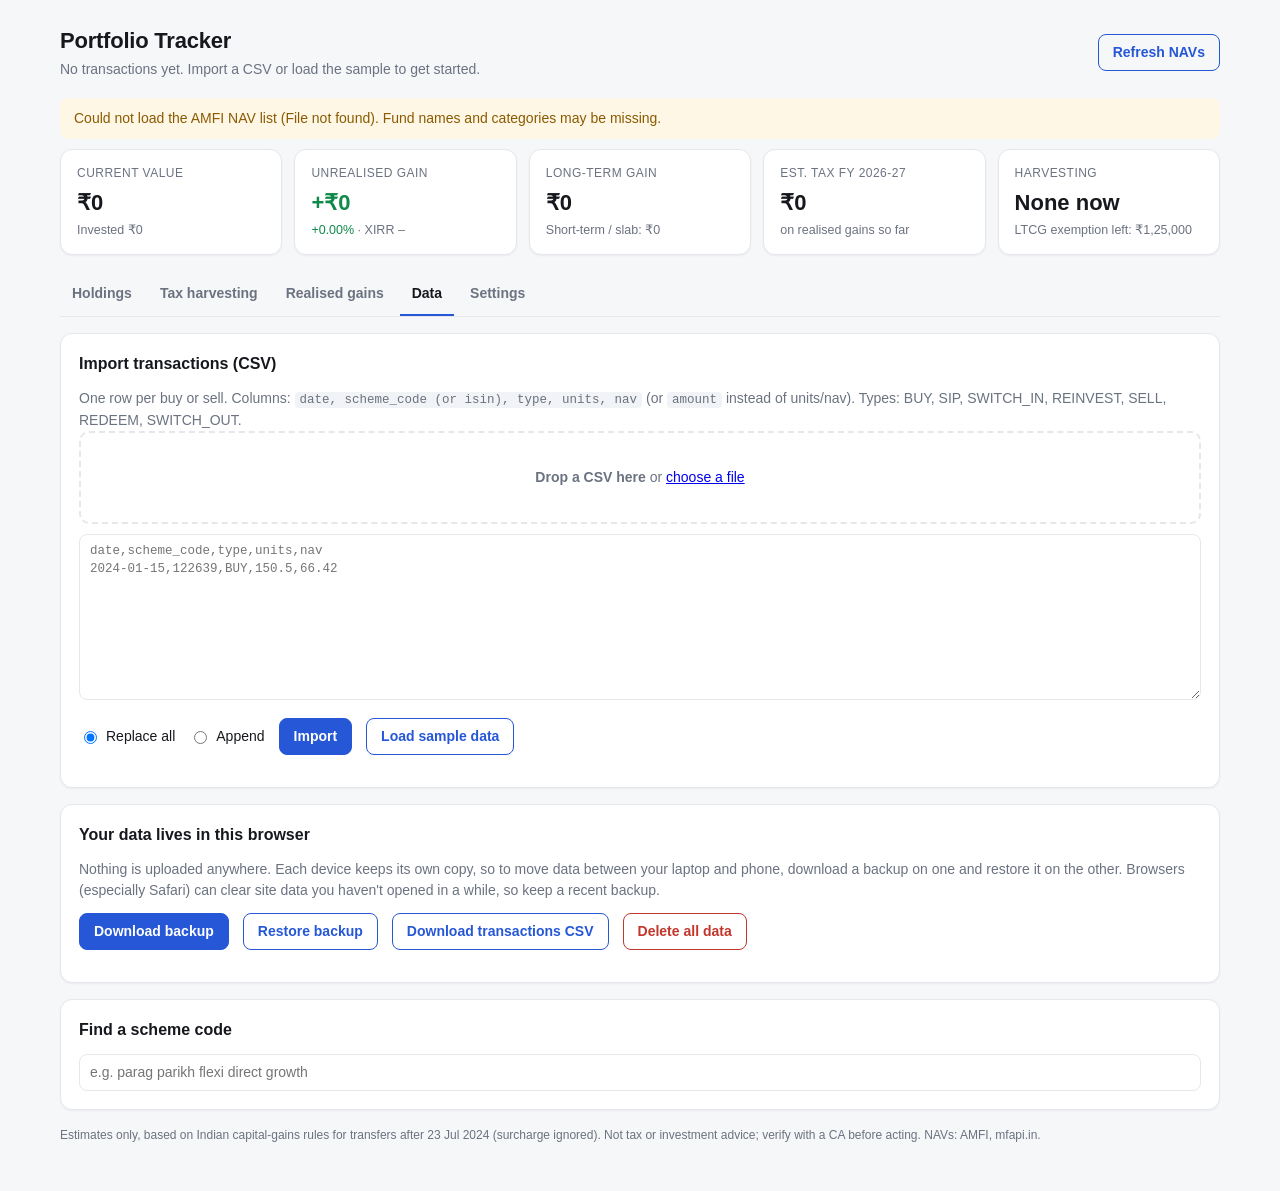
==== site/index.html @ be313348 "Portfolio tracker as a static GitHub Pages site Mutual-fund holdings with live NAVs and Indian tax-h" ====
<!doctype html>
<html lang="en">
<head>
  <meta charset="utf-8">
  <meta name="viewport" content="width=device-width, initial-scale=1">
  <meta name="theme-color" content="#2557d6">
  <meta name="apple-mobile-web-app-capable" content="yes">
  <title>Portfolio Tracker</title>
  <link rel="stylesheet" href="style.css">
</head>
<body>
  <header class="top">
    <div>
      <h1>Portfolio Tracker</h1>
      <p class="muted" id="asof">Loading…</p>
    </div>
    <div class="top-actions">
      <button id="refresh" class="ghost">Refresh NAVs</button>
    </div>
  </header>

  <div id="warnings"></div>

  <section class="cards" id="cards"></section>

  <nav class="tabs" role="tablist">
    <button data-tab="holdings" class="active">Holdings</button>
    <button data-tab="harvest">Tax harvesting</button>
    <button data-tab="realized">Realised gains</button>
    <button data-tab="import">Data</button>
    <button data-tab="settings">Settings</button>
  </nav>

  <main>
    <section id="tab-holdings" class="tab active"></section>
    <section id="tab-harvest" class="tab"></section>
    <section id="tab-realized" class="tab"></section>
    <section id="tab-import" class="tab">
      <div class="panel">
        <h2>Import transactions (CSV)</h2>
        <p class="muted">One row per buy or sell. Columns: <code>date, scheme_code (or isin), type, units, nav</code>
          (or <code>amount</code> instead of units/nav). Types: BUY, SIP, SWITCH_IN, REINVEST, SELL, REDEEM, SWITCH_OUT.</p>
        <div class="drop" id="drop">
          <input type="file" id="file" accept=".csv,text/csv,.json,application/json" hidden>
          <p><strong>Drop a CSV here</strong> or <a href="#" id="pick">choose a file</a></p>
        </div>
        <textarea id="csv" rows="8" placeholder="date,scheme_code,type,units,nav
2024-01-15,122639,BUY,150.5,66.42"></textarea>
        <div class="row">
          <label><input type="radio" name="mode" value="replace" checked> Replace all</label>
          <label><input type="radio" name="mode" value="append"> Append</label>
          <button id="import-btn">Import</button>
          <button id="sample-btn" class="ghost">Load sample data</button>
        </div>
        <p id="import-msg"></p>
      </div>
      <div class="panel">
        <h2>Your data lives in this browser</h2>
        <p class="muted">Nothing is uploaded anywhere. Each device keeps its own copy, so to move data between
          your laptop and phone, download a backup on one and restore it on the other. Browsers (especially Safari)
          can clear site data you haven't opened in a while, so keep a recent backup.</p>
        <div class="row">
          <button id="backup-btn">Download backup</button>
          <button id="restore-btn" class="ghost">Restore backup</button>
          <button id="csv-btn" class="ghost">Download transactions CSV</button>
          <button id="clear-btn" class="ghost danger">Delete all data</button>
          <input type="file" id="restore-file" accept=".json,application/json" hidden>
        </div>
        <p id="data-msg"></p>
      </div>
      <div class="panel">
        <h2>Find a scheme code</h2>
        <input id="search" placeholder="e.g. parag parikh flexi direct growth">
        <div class="table-wrap"><table class="compact"><tbody id="search-results"></tbody></table></div>
      </div>
    </section>
    <section id="tab-settings" class="tab"></section>
  </main>

  <footer class="muted">Estimates only, based on Indian capital-gains rules for transfers after 23 Jul 2024
    (surcharge ignored). Not tax or investment advice; verify with a CA before acting. NAVs: AMFI, mfapi.in.</footer>

  <script type="module" src="app.js"></script>
</body>
</html>
---- site/style.css ----
:root {
  --bg: #f6f7f9; --panel: #ffffff; --text: #16181d; --muted: #6b7280; --border: #e5e7eb;
  --accent: #2557d6; --accent-soft: #e8eefc; --pos: #0f8a4a; --neg: #c2362b;
  --warn-bg: #fff7e6; --warn: #8a5a00; --chip: #f1f3f6;
  --shadow: 0 1px 2px rgba(16, 24, 40, .05);
}
@media (prefers-color-scheme: dark) {
  :root {
    --bg: #0f1115; --panel: #171a21; --text: #e7e9ee; --muted: #9aa1ad; --border: #272b35;
    --accent: #7aa2ff; --accent-soft: #1d2740; --pos: #3ccf86; --neg: #ff7468;
    --warn-bg: #2a2210; --warn: #f2c56b; --chip: #222631; --shadow: none;
  }
}
* { box-sizing: border-box; }
body {
  margin: 0 auto; max-width: 1200px; padding: 24px 20px 48px; background: var(--bg); color: var(--text);
  font: 14px/1.5 -apple-system, BlinkMacSystemFont, "Segoe UI", Inter, Roboto, sans-serif;
}
h1 { font-size: 22px; margin: 0; letter-spacing: -.01em; }
h2 { font-size: 16px; margin: 0 0 12px; }
h3 { font-size: 14px; margin: 18px 0 8px; }
code { background: var(--chip); padding: 1px 5px; border-radius: 4px; font-size: 12.5px; }
.muted { color: var(--muted); margin: 2px 0 0; }
.pos { color: var(--pos); } .neg { color: var(--neg); }
.num { text-align: right; font-variant-numeric: tabular-nums; white-space: nowrap; }

.top { display: flex; justify-content: space-between; align-items: center; gap: 12px; margin-bottom: 18px; }
button, .button {
  font: inherit; font-weight: 600; border: 1px solid var(--accent); background: var(--accent); color: #fff;
  padding: 7px 14px; border-radius: 8px; cursor: pointer; text-decoration: none; display: inline-block;
}
button.ghost, .button.ghost { background: transparent; color: var(--accent); }
button.danger { color: var(--neg); border-color: var(--neg); }
.show-sm { display: none; }
button:disabled { opacity: .5; cursor: default; }
input, textarea, select {
  font: inherit; color: var(--text); background: var(--panel); border: 1px solid var(--border);
  border-radius: 8px; padding: 7px 10px; width: 100%;
}
textarea { font-family: ui-monospace, Menlo, monospace; font-size: 12.5px; margin-top: 10px; }

.warn { background: var(--warn-bg); color: var(--warn); padding: 10px 14px; border-radius: 8px; margin-bottom: 10px; }

.cards { display: grid; grid-template-columns: repeat(auto-fit, minmax(170px, 1fr)); gap: 12px; margin-bottom: 18px; }
.card { background: var(--panel); border: 1px solid var(--border); border-radius: 12px; padding: 14px 16px; box-shadow: var(--shadow); }
.card .label { color: var(--muted); font-size: 12px; text-transform: uppercase; letter-spacing: .04em; }
.card .value { font-size: 22px; font-weight: 650; margin-top: 4px; font-variant-numeric: tabular-nums; }
.card .sub { font-size: 12.5px; margin-top: 2px; }

.tabs { display: flex; gap: 4px; border-bottom: 1px solid var(--border); margin-bottom: 16px; overflow-x: auto; }
.tabs button {
  background: none; border: none; color: var(--muted); border-bottom: 2px solid transparent;
  border-radius: 0; padding: 10px 12px; white-space: nowrap;
}
.tabs button.active { color: var(--text); border-bottom-color: var(--accent); }
.tab { display: none; } .tab.active { display: block; }

.panel { background: var(--panel); border: 1px solid var(--border); border-radius: 12px; padding: 18px; margin-bottom: 16px; box-shadow: var(--shadow); }
.table-wrap { overflow-x: auto; }
table { width: 100%; border-collapse: collapse; }
th { text-align: left; font-size: 12px; color: var(--muted); font-weight: 600; padding: 8px 10px; border-bottom: 1px solid var(--border); white-space: nowrap; }
td { padding: 9px 10px; border-bottom: 1px solid var(--border); vertical-align: top; }
tr:last-child td { border-bottom: none; }
tr.fund { cursor: pointer; }
tr.fund:hover td { background: var(--accent-soft); }
tr.lots td { background: var(--bg); padding: 4px 10px 12px 28px; }
table.compact td, table.compact th { padding: 5px 8px; font-size: 13px; }
.fund-name { font-weight: 600; max-width: 340px; }
.chip { display: inline-block; font-size: 11.5px; padding: 1px 8px; border-radius: 999px; background: var(--chip); color: var(--muted); margin-right: 4px; white-space: nowrap; }
.chip.equity { background: #e5f4ec; color: #136b3e; } .chip.debt { background: #e8eefc; color: #2446a3; } .chip.other { background: #f6ecdf; color: #8a5300; }
@media (prefers-color-scheme: dark) {
  .chip.equity { background: #143222; color: #6fe0a6; } .chip.debt { background: #1d2740; color: #9bb8ff; } .chip.other { background: #33260f; color: #f2c56b; }
}

.row { display: flex; gap: 14px; align-items: center; flex-wrap: wrap; margin-top: 12px; }
.row label { display: flex; gap: 6px; align-items: center; }
.row label input { width: auto; }
.drop { border: 2px dashed var(--border); border-radius: 10px; padding: 20px; text-align: center; color: var(--muted); }
.drop.over { border-color: var(--accent); background: var(--accent-soft); }

.actions { display: grid; gap: 12px; }
.action { border: 1px solid var(--border); border-left: 4px solid var(--accent); border-radius: 10px; padding: 14px 16px; background: var(--panel); }
.action.loss { border-left-color: var(--neg); } .action.gain { border-left-color: var(--pos); } .action.hold { border-left-color: #d99a1e; }
.action .head { display: flex; justify-content: space-between; gap: 12px; flex-wrap: wrap; }
.action .what { font-weight: 650; font-size: 15px; }
.action .benefit { font-weight: 650; white-space: nowrap; }
.action .why { color: var(--muted); margin: 6px 0 0; font-size: 13px; }
.kv { display: flex; gap: 18px; flex-wrap: wrap; margin-top: 8px; font-size: 13px; }
.kv span b { font-weight: 600; }
.bar { height: 10px; background: var(--chip); border-radius: 999px; overflow: hidden; margin: 8px 0 4px; }
.bar > div { height: 100%; background: var(--pos); }
.empty { color: var(--muted); padding: 8px 0; }
.grid2 { display: grid; grid-template-columns: repeat(auto-fit, minmax(280px, 1fr)); gap: 16px; }
.form-grid { display: grid; grid-template-columns: repeat(auto-fit, minmax(220px, 1fr)); gap: 12px 16px; }
.form-grid label { display: grid; gap: 4px; font-size: 13px; color: var(--muted); }
footer { margin-top: 28px; font-size: 12px; }
@media (max-width: 640px) {
  body { padding: 16px 16px 40px; }
  .cards { grid-template-columns: 1fr 1fr; gap: 10px; }
  .card { padding: 12px; }
  .card .value { font-size: 18px; }
  .hide-sm { display: none; }
  .show-sm { display: block; }
  .top h1 { font-size: 19px; }
  .panel { padding: 14px; }
  td, th { padding: 8px 6px; }
}
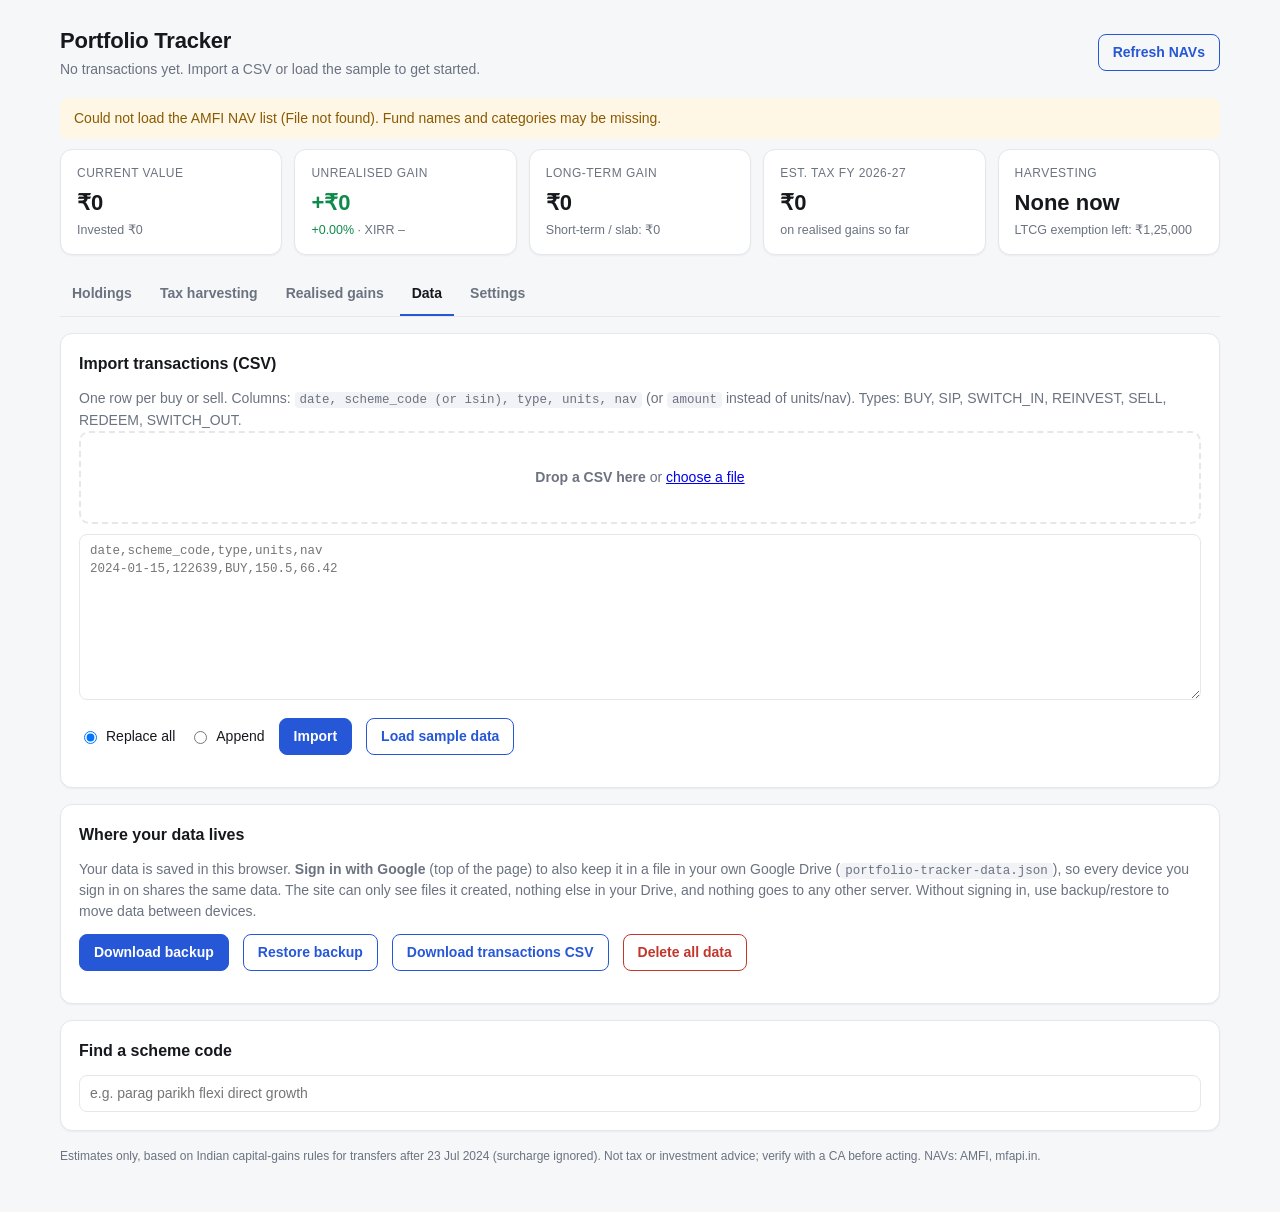
==== commit f01ac525: "Add Google sign-in with Google Drive as the data store Transactions and settings sync to a JSON file" ====
--- a/site/index.html
+++ b/site/index.html
@@ -15,6 +15,7 @@
       <p class="muted" id="asof">Loading…</p>
     </div>
     <div class="top-actions">
+      <div id="sync" class="sync"></div>
       <button id="refresh" class="ghost">Refresh NAVs</button>
     </div>
   </header>
@@ -55,10 +56,11 @@
         <p id="import-msg"></p>
       </div>
       <div class="panel">
-        <h2>Your data lives in this browser</h2>
-        <p class="muted">Nothing is uploaded anywhere. Each device keeps its own copy, so to move data between
-          your laptop and phone, download a backup on one and restore it on the other. Browsers (especially Safari)
-          can clear site data you haven't opened in a while, so keep a recent backup.</p>
+        <h2>Where your data lives</h2>
+        <p class="muted">Your data is saved in this browser. <b>Sign in with Google</b> (top of the page) to also keep it in a
+          file in your own Google Drive (<code>portfolio-tracker-data.json</code>), so every device you sign in on shares
+          the same data. The site can only see files it created, nothing else in your Drive, and nothing goes to any other server.
+          Without signing in, use backup/restore to move data between devices.</p>
         <div class="row">
           <button id="backup-btn">Download backup</button>
           <button id="restore-btn" class="ghost">Restore backup</button>
--- a/site/style.css
+++ b/site/style.css
@@ -24,6 +24,10 @@
 .pos { color: var(--pos); } .neg { color: var(--neg); }
 .num { text-align: right; font-variant-numeric: tabular-nums; white-space: nowrap; }
 
+.top-actions { display: flex; gap: 10px; align-items: center; flex-wrap: wrap; justify-content: flex-end; }
+.sync { display: flex; gap: 8px; align-items: center; flex-wrap: wrap; justify-content: flex-end; font-size: 13px; }
+.sync a { color: var(--accent); }
+.sync-email { font-size: 12px; }
 .top { display: flex; justify-content: space-between; align-items: center; gap: 12px; margin-bottom: 18px; }
 button, .button {
   font: inherit; font-weight: 600; border: 1px solid var(--accent); background: var(--accent); color: #fff;
@@ -102,6 +106,8 @@
   .hide-sm { display: none; }
   .show-sm { display: block; }
   .top h1 { font-size: 19px; }
+  .top { flex-wrap: wrap; }
+  .top-actions { justify-content: flex-start; }
   .panel { padding: 14px; }
   td, th { padding: 8px 6px; }
 }
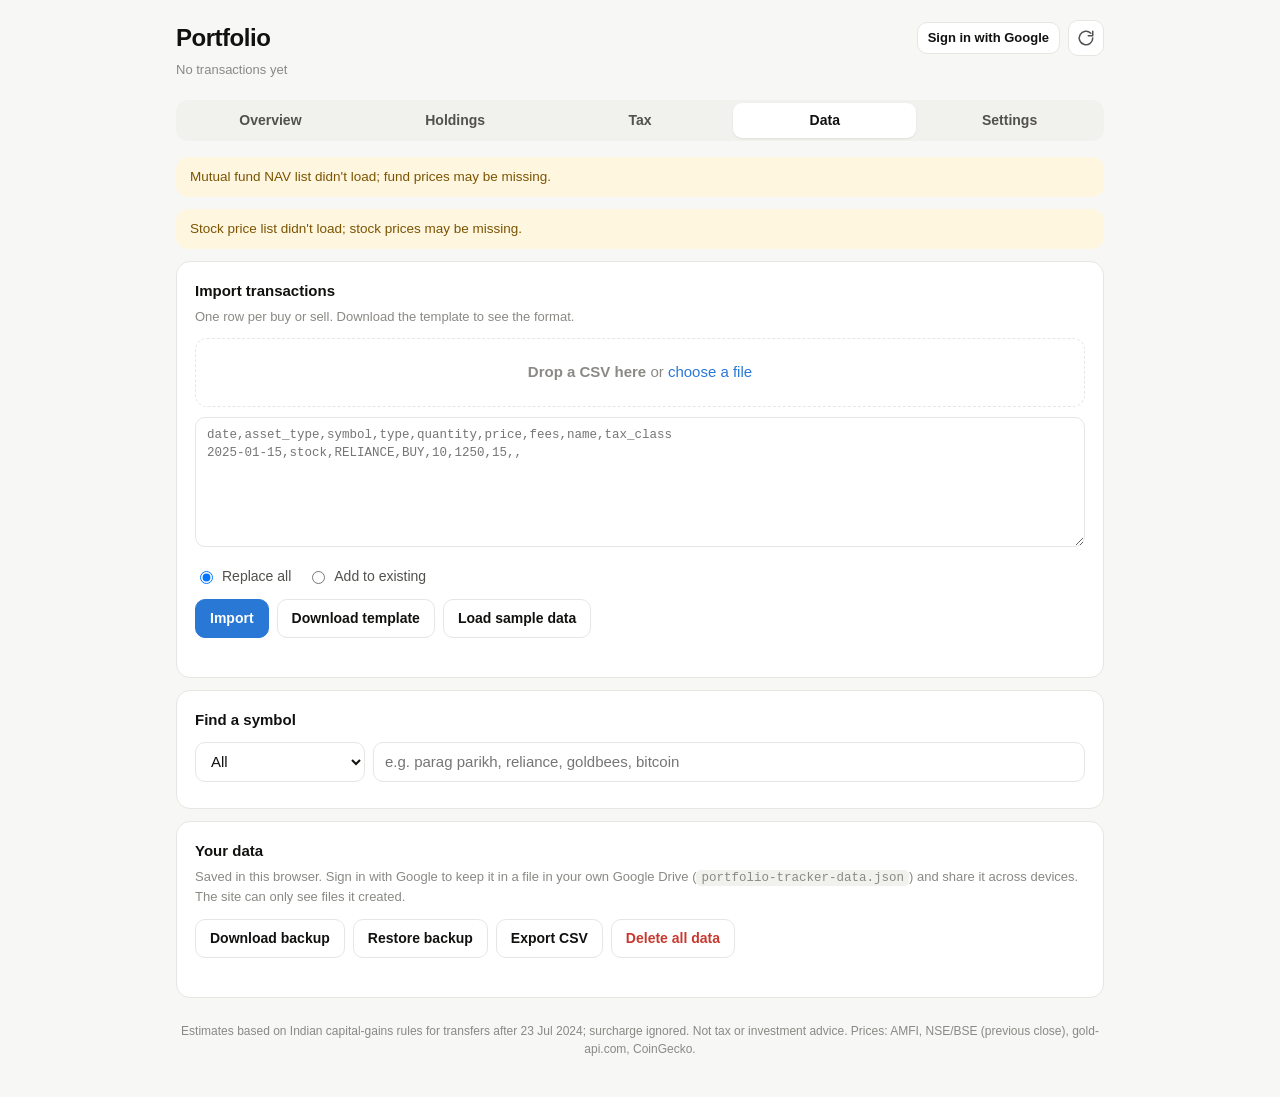
==== commit 5fd5b430: "Track stocks, ETFs, SGBs, bonds, gold, crypto and more; cleaner UI - Generic transaction CSV (date, " ====
--- a/site/index.html
+++ b/site/index.html
@@ -2,86 +2,96 @@
 <html lang="en">
 <head>
   <meta charset="utf-8">
-  <meta name="viewport" content="width=device-width, initial-scale=1">
-  <meta name="theme-color" content="#2557d6">
+  <meta name="viewport" content="width=device-width, initial-scale=1, viewport-fit=cover">
+  <meta name="theme-color" content="#f7f7f5" media="(prefers-color-scheme: light)">
+  <meta name="theme-color" content="#121212" media="(prefers-color-scheme: dark)">
   <meta name="apple-mobile-web-app-capable" content="yes">
-  <title>Portfolio Tracker</title>
+  <title>Portfolio</title>
   <link rel="stylesheet" href="style.css">
 </head>
 <body>
-  <header class="top">
-    <div>
-      <h1>Portfolio Tracker</h1>
-      <p class="muted" id="asof">Loading…</p>
-    </div>
-    <div class="top-actions">
-      <div id="sync" class="sync"></div>
-      <button id="refresh" class="ghost">Refresh NAVs</button>
-    </div>
-  </header>
+  <div class="shell">
+    <header class="top">
+      <div>
+        <h1>Portfolio</h1>
+        <p class="sub" id="asof">Loading…</p>
+      </div>
+      <div class="top-actions">
+        <div id="sync" class="sync"></div>
+        <button id="refresh" class="icon-btn" title="Refresh prices" aria-label="Refresh prices">
+          <svg viewBox="0 0 24 24" width="18" height="18" fill="none" stroke="currentColor" stroke-width="2" stroke-linecap="round" stroke-linejoin="round"><path d="M21 12a9 9 0 1 1-2.64-6.36"/><path d="M21 3v6h-6"/></svg>
+        </button>
+      </div>
+    </header>
 
-  <div id="warnings"></div>
+    <nav class="tabs" role="tablist">
+      <button data-tab="overview" class="active">Overview</button>
+      <button data-tab="holdings">Holdings</button>
+      <button data-tab="tax">Tax</button>
+      <button data-tab="data">Data</button>
+      <button data-tab="settings">Settings</button>
+    </nav>
 
-  <section class="cards" id="cards"></section>
+    <div id="warnings"></div>
 
-  <nav class="tabs" role="tablist">
-    <button data-tab="holdings" class="active">Holdings</button>
-    <button data-tab="harvest">Tax harvesting</button>
-    <button data-tab="realized">Realised gains</button>
-    <button data-tab="import">Data</button>
-    <button data-tab="settings">Settings</button>
-  </nav>
+    <main>
+      <section id="tab-overview" class="tab active"></section>
+      <section id="tab-holdings" class="tab"></section>
+      <section id="tab-tax" class="tab"></section>
+      <section id="tab-data" class="tab">
+        <div class="card">
+          <h2>Import transactions</h2>
+          <p class="muted">One row per buy or sell. Download the template to see the format.</p>
+          <div class="drop" id="drop">
+            <input type="file" id="file" accept=".csv,text/csv" hidden>
+            <p><strong>Drop a CSV here</strong> or <a href="#" id="pick">choose a file</a></p>
+          </div>
+          <textarea id="csv" rows="6" placeholder="date,asset_type,symbol,type,quantity,price,fees,name,tax_class
+2025-01-15,stock,RELIANCE,BUY,10,1250,15,,"></textarea>
+          <div class="row">
+            <label class="radio"><input type="radio" name="mode" value="replace" checked> Replace all</label>
+            <label class="radio"><input type="radio" name="mode" value="append"> Add to existing</label>
+          </div>
+          <div class="row">
+            <button id="import-btn" class="btn primary">Import</button>
+            <button id="template-btn" class="btn">Download template</button>
+            <button id="sample-btn" class="btn">Load sample data</button>
+          </div>
+          <p id="import-msg" class="msg"></p>
+        </div>
 
-  <main>
-    <section id="tab-holdings" class="tab active"></section>
-    <section id="tab-harvest" class="tab"></section>
-    <section id="tab-realized" class="tab"></section>
-    <section id="tab-import" class="tab">
-      <div class="panel">
-        <h2>Import transactions (CSV)</h2>
-        <p class="muted">One row per buy or sell. Columns: <code>date, scheme_code (or isin), type, units, nav</code>
-          (or <code>amount</code> instead of units/nav). Types: BUY, SIP, SWITCH_IN, REINVEST, SELL, REDEEM, SWITCH_OUT.</p>
-        <div class="drop" id="drop">
-          <input type="file" id="file" accept=".csv,text/csv,.json,application/json" hidden>
-          <p><strong>Drop a CSV here</strong> or <a href="#" id="pick">choose a file</a></p>
+        <div class="card">
+          <h2>Find a symbol</h2>
+          <div class="search-row">
+            <select id="search-type" aria-label="Asset type">
+              <option value="all">All</option><option value="mf">Mutual funds</option>
+              <option value="stock">Stocks, ETFs, SGBs, bonds</option><option value="crypto">Crypto</option>
+            </select>
+            <input id="search" placeholder="e.g. parag parikh, reliance, goldbees, bitcoin" autocomplete="off">
+          </div>
+          <div id="search-results" class="results"></div>
         </div>
-        <textarea id="csv" rows="8" placeholder="date,scheme_code,type,units,nav
-2024-01-15,122639,BUY,150.5,66.42"></textarea>
-        <div class="row">
-          <label><input type="radio" name="mode" value="replace" checked> Replace all</label>
-          <label><input type="radio" name="mode" value="append"> Append</label>
-          <button id="import-btn">Import</button>
-          <button id="sample-btn" class="ghost">Load sample data</button>
+
+        <div class="card">
+          <h2>Your data</h2>
+          <p class="muted">Saved in this browser. Sign in with Google to keep it in a file in your own Google Drive
+            (<code>portfolio-tracker-data.json</code>) and share it across devices. The site can only see files it created.</p>
+          <div class="row">
+            <button id="backup-btn" class="btn">Download backup</button>
+            <button id="restore-btn" class="btn">Restore backup</button>
+            <button id="csv-btn" class="btn">Export CSV</button>
+            <button id="clear-btn" class="btn danger">Delete all data</button>
+            <input type="file" id="restore-file" accept=".json,application/json" hidden>
+          </div>
+          <p id="data-msg" class="msg"></p>
         </div>
-        <p id="import-msg"></p>
-      </div>
-      <div class="panel">
-        <h2>Where your data lives</h2>
-        <p class="muted">Your data is saved in this browser. <b>Sign in with Google</b> (top of the page) to also keep it in a
-          file in your own Google Drive (<code>portfolio-tracker-data.json</code>), so every device you sign in on shares
-          the same data. The site can only see files it created, nothing else in your Drive, and nothing goes to any other server.
-          Without signing in, use backup/restore to move data between devices.</p>
-        <div class="row">
-          <button id="backup-btn">Download backup</button>
-          <button id="restore-btn" class="ghost">Restore backup</button>
-          <button id="csv-btn" class="ghost">Download transactions CSV</button>
-          <button id="clear-btn" class="ghost danger">Delete all data</button>
-          <input type="file" id="restore-file" accept=".json,application/json" hidden>
-        </div>
-        <p id="data-msg"></p>
-      </div>
-      <div class="panel">
-        <h2>Find a scheme code</h2>
-        <input id="search" placeholder="e.g. parag parikh flexi direct growth">
-        <div class="table-wrap"><table class="compact"><tbody id="search-results"></tbody></table></div>
-      </div>
-    </section>
-    <section id="tab-settings" class="tab"></section>
-  </main>
+      </section>
+      <section id="tab-settings" class="tab"></section>
+    </main>
 
-  <footer class="muted">Estimates only, based on Indian capital-gains rules for transfers after 23 Jul 2024
-    (surcharge ignored). Not tax or investment advice; verify with a CA before acting. NAVs: AMFI, mfapi.in.</footer>
-
+    <footer>Estimates based on Indian capital-gains rules for transfers after 23 Jul 2024; surcharge ignored.
+      Not tax or investment advice. Prices: AMFI, NSE/BSE (previous close), gold-api.com, CoinGecko.</footer>
+  </div>
   <script type="module" src="app.js"></script>
 </body>
 </html>
--- a/site/style.css
+++ b/site/style.css
@@ -1,113 +1,154 @@
 :root {
-  --bg: #f6f7f9; --panel: #ffffff; --text: #16181d; --muted: #6b7280; --border: #e5e7eb;
-  --accent: #2557d6; --accent-soft: #e8eefc; --pos: #0f8a4a; --neg: #c2362b;
-  --warn-bg: #fff7e6; --warn: #8a5a00; --chip: #f1f3f6;
-  --shadow: 0 1px 2px rgba(16, 24, 40, .05);
+  color-scheme: light;
+  --bg: #f7f7f5; --surface: #ffffff; --surface-2: #f1f1ee; --border: #e7e6e2;
+  --text: #111110; --text-2: #52514e; --muted: #8a8984;
+  --accent: #2a78d6; --pos: #13834f; --neg: #c8382f; --warn-bg: #fff6e0; --warn: #7a5400;
+  --s1: #2a78d6; --s2: #eb6834; --s3: #1baf7a; --s4: #eda100; --s5: #e87ba4; --s6: #008300; --s7: #6250d6;
+  --radius: 14px;
 }
 @media (prefers-color-scheme: dark) {
-  :root {
-    --bg: #0f1115; --panel: #171a21; --text: #e7e9ee; --muted: #9aa1ad; --border: #272b35;
-    --accent: #7aa2ff; --accent-soft: #1d2740; --pos: #3ccf86; --neg: #ff7468;
-    --warn-bg: #2a2210; --warn: #f2c56b; --chip: #222631; --shadow: none;
+  :root:where(:not([data-theme="light"])) {
+    color-scheme: dark;
+    --bg: #121212; --surface: #1a1a19; --surface-2: #232321; --border: #2c2c2a;
+    --text: #f0efec; --text-2: #c3c2b7; --muted: #8d8c86;
+    --accent: #3987e5; --pos: #3fc887; --neg: #ff7a6e; --warn-bg: #2b2412; --warn: #f0c870;
+    --s1: #3987e5; --s2: #d95926; --s3: #199e70; --s4: #c98500; --s5: #d55181; --s6: #008300; --s7: #9085e9;
   }
 }
 * { box-sizing: border-box; }
+html { -webkit-text-size-adjust: 100%; }
 body {
-  margin: 0 auto; max-width: 1200px; padding: 24px 20px 48px; background: var(--bg); color: var(--text);
-  font: 14px/1.5 -apple-system, BlinkMacSystemFont, "Segoe UI", Inter, Roboto, sans-serif;
+  margin: 0; background: var(--bg); color: var(--text);
+  font: 15px/1.5 -apple-system, BlinkMacSystemFont, "SF Pro Text", "Segoe UI", Inter, Roboto, sans-serif;
+  -webkit-font-smoothing: antialiased;
 }
-h1 { font-size: 22px; margin: 0; letter-spacing: -.01em; }
-h2 { font-size: 16px; margin: 0 0 12px; }
-h3 { font-size: 14px; margin: 18px 0 8px; }
-code { background: var(--chip); padding: 1px 5px; border-radius: 4px; font-size: 12.5px; }
-.muted { color: var(--muted); margin: 2px 0 0; }
+.shell { max-width: 960px; margin: 0 auto; padding: 20px 16px calc(40px + env(safe-area-inset-bottom)); }
+h1 { font-size: 24px; margin: 0; letter-spacing: -.02em; font-weight: 700; }
+h2 { font-size: 15px; margin: 0 0 4px; font-weight: 650; }
+h3 { font-size: 13px; margin: 16px 0 8px; color: var(--text-2); font-weight: 600; text-transform: uppercase; letter-spacing: .04em; }
+p { margin: 4px 0; }
+a { color: var(--accent); text-decoration: none; }
+code { background: var(--surface-2); padding: 1px 5px; border-radius: 5px; font-size: 12.5px; }
+.sub, .muted { color: var(--muted); font-size: 13px; }
 .pos { color: var(--pos); } .neg { color: var(--neg); }
 .num { text-align: right; font-variant-numeric: tabular-nums; white-space: nowrap; }
 
-.top-actions { display: flex; gap: 10px; align-items: center; flex-wrap: wrap; justify-content: flex-end; }
-.sync { display: flex; gap: 8px; align-items: center; flex-wrap: wrap; justify-content: flex-end; font-size: 13px; }
-.sync a { color: var(--accent); }
-.sync-email { font-size: 12px; }
-.top { display: flex; justify-content: space-between; align-items: center; gap: 12px; margin-bottom: 18px; }
-button, .button {
-  font: inherit; font-weight: 600; border: 1px solid var(--accent); background: var(--accent); color: #fff;
-  padding: 7px 14px; border-radius: 8px; cursor: pointer; text-decoration: none; display: inline-block;
-}
-button.ghost, .button.ghost { background: transparent; color: var(--accent); }
-button.danger { color: var(--neg); border-color: var(--neg); }
-.show-sm { display: none; }
-button:disabled { opacity: .5; cursor: default; }
-input, textarea, select {
-  font: inherit; color: var(--text); background: var(--panel); border: 1px solid var(--border);
-  border-radius: 8px; padding: 7px 10px; width: 100%;
-}
-textarea { font-family: ui-monospace, Menlo, monospace; font-size: 12.5px; margin-top: 10px; }
-
-.warn { background: var(--warn-bg); color: var(--warn); padding: 10px 14px; border-radius: 8px; margin-bottom: 10px; }
-
-.cards { display: grid; grid-template-columns: repeat(auto-fit, minmax(170px, 1fr)); gap: 12px; margin-bottom: 18px; }
-.card { background: var(--panel); border: 1px solid var(--border); border-radius: 12px; padding: 14px 16px; box-shadow: var(--shadow); }
-.card .label { color: var(--muted); font-size: 12px; text-transform: uppercase; letter-spacing: .04em; }
-.card .value { font-size: 22px; font-weight: 650; margin-top: 4px; font-variant-numeric: tabular-nums; }
-.card .sub { font-size: 12.5px; margin-top: 2px; }
-
-.tabs { display: flex; gap: 4px; border-bottom: 1px solid var(--border); margin-bottom: 16px; overflow-x: auto; }
-.tabs button {
-  background: none; border: none; color: var(--muted); border-bottom: 2px solid transparent;
-  border-radius: 0; padding: 10px 12px; white-space: nowrap;
-}
-.tabs button.active { color: var(--text); border-bottom-color: var(--accent); }
+/* header + tabs */
+.top { display: flex; justify-content: space-between; align-items: flex-start; gap: 12px; margin-bottom: 16px; }
+.top-actions { display: flex; gap: 8px; align-items: center; }
+.sync { display: flex; gap: 8px; align-items: center; font-size: 13px; color: var(--text-2); }
+.sync .email { color: var(--muted); font-size: 12px; max-width: 170px; overflow: hidden; text-overflow: ellipsis; white-space: nowrap; }
+.pill { display: inline-flex; align-items: center; gap: 6px; padding: 5px 10px; border-radius: 999px; background: var(--surface); border: 1px solid var(--border); font-size: 13px; color: var(--text-2); white-space: nowrap; }
+.pill .dot { width: 7px; height: 7px; border-radius: 50%; background: var(--pos); }
+.icon-btn { width: 36px; height: 36px; border-radius: 10px; border: 1px solid var(--border); background: var(--surface); color: var(--text-2); display: grid; place-items: center; cursor: pointer; }
+.icon-btn.spin svg { animation: spin 1s linear infinite; }
+@keyframes spin { to { transform: rotate(360deg); } }
+.tabs { display: flex; gap: 2px; background: var(--surface-2); padding: 3px; border-radius: 12px; margin-bottom: 16px; overflow-x: auto; scrollbar-width: none; position: sticky; top: 8px; z-index: 5; }
+.tabs::-webkit-scrollbar { display: none; }
+.tabs button { flex: 1; font: inherit; font-size: 14px; font-weight: 550; color: var(--text-2); background: none; border: 0; padding: 7px 12px; border-radius: 9px; cursor: pointer; white-space: nowrap; }
+.tabs button.active { background: var(--surface); color: var(--text); box-shadow: 0 1px 2px rgba(0,0,0,.08); }
 .tab { display: none; } .tab.active { display: block; }
 
-.panel { background: var(--panel); border: 1px solid var(--border); border-radius: 12px; padding: 18px; margin-bottom: 16px; box-shadow: var(--shadow); }
-.table-wrap { overflow-x: auto; }
-table { width: 100%; border-collapse: collapse; }
-th { text-align: left; font-size: 12px; color: var(--muted); font-weight: 600; padding: 8px 10px; border-bottom: 1px solid var(--border); white-space: nowrap; }
-td { padding: 9px 10px; border-bottom: 1px solid var(--border); vertical-align: top; }
-tr:last-child td { border-bottom: none; }
-tr.fund { cursor: pointer; }
-tr.fund:hover td { background: var(--accent-soft); }
-tr.lots td { background: var(--bg); padding: 4px 10px 12px 28px; }
-table.compact td, table.compact th { padding: 5px 8px; font-size: 13px; }
-.fund-name { font-weight: 600; max-width: 340px; }
-.chip { display: inline-block; font-size: 11.5px; padding: 1px 8px; border-radius: 999px; background: var(--chip); color: var(--muted); margin-right: 4px; white-space: nowrap; }
-.chip.equity { background: #e5f4ec; color: #136b3e; } .chip.debt { background: #e8eefc; color: #2446a3; } .chip.other { background: #f6ecdf; color: #8a5300; }
-@media (prefers-color-scheme: dark) {
-  .chip.equity { background: #143222; color: #6fe0a6; } .chip.debt { background: #1d2740; color: #9bb8ff; } .chip.other { background: #33260f; color: #f2c56b; }
+/* buttons + inputs */
+.btn { font: inherit; font-size: 14px; font-weight: 550; padding: 8px 14px; border-radius: 10px; border: 1px solid var(--border); background: var(--surface); color: var(--text); cursor: pointer; }
+.btn.primary { background: var(--accent); border-color: var(--accent); color: #fff; }
+.btn.small { padding: 5px 10px; font-size: 13px; }
+.btn.danger { color: var(--neg); }
+.btn:disabled { opacity: .5; cursor: default; }
+input, textarea, select { font: inherit; font-size: 15px; color: var(--text); background: var(--surface); border: 1px solid var(--border); border-radius: 10px; padding: 8px 11px; width: 100%; }
+textarea { font-family: ui-monospace, Menlo, monospace; font-size: 12.5px; margin-top: 10px; }
+input:focus, textarea:focus, select:focus { outline: 2px solid color-mix(in srgb, var(--accent) 40%, transparent); outline-offset: 0; border-color: var(--accent); }
+.row { display: flex; gap: 8px; align-items: center; flex-wrap: wrap; margin-top: 12px; }
+.radio { display: inline-flex; gap: 6px; align-items: center; font-size: 14px; color: var(--text-2); margin-right: 8px; }
+.radio input { width: auto; }
+.msg { font-size: 13.5px; min-height: 1em; }
+
+/* cards */
+.card { background: var(--surface); border: 1px solid var(--border); border-radius: var(--radius); padding: 18px; margin-bottom: 12px; }
+.warn { background: var(--warn-bg); color: var(--warn); padding: 10px 14px; border-radius: 12px; margin-bottom: 12px; font-size: 13.5px; }
+.empty { color: var(--muted); font-size: 14px; padding: 4px 0; }
+
+/* overview */
+.hero .label { color: var(--muted); font-size: 13px; }
+.hero .big { font-size: 36px; font-weight: 700; letter-spacing: -.02em; font-variant-numeric: tabular-nums; line-height: 1.15; margin: 2px 0 6px; }
+.hero .line { display: flex; gap: 14px; flex-wrap: wrap; font-size: 14px; color: var(--text-2); }
+.stats { display: grid; grid-template-columns: repeat(3, 1fr); gap: 12px; margin-top: 16px; padding-top: 14px; border-top: 1px solid var(--border); }
+.stat .k { color: var(--muted); font-size: 12px; }
+.stat .v { font-weight: 650; font-variant-numeric: tabular-nums; }
+.alloc-bar { display: flex; gap: 2px; height: 12px; margin: 14px 0 6px; }
+.alloc-bar span { display: block; min-width: 3px; }
+.alloc-bar span:first-child { border-radius: 4px 0 0 4px; }
+.alloc-bar span:last-child { border-radius: 0 4px 4px 0; }
+.alloc-bar span:only-child { border-radius: 4px; }
+.legend { display: grid; gap: 0; }
+.legend-row { display: grid; grid-template-columns: 12px 1fr auto auto; gap: 10px; align-items: center; padding: 9px 0; border-bottom: 1px solid var(--border); font-size: 14px; }
+.legend-row:last-child { border-bottom: 0; }
+.swatch { width: 10px; height: 10px; border-radius: 3px; }
+.legend-row .pct { color: var(--muted); font-size: 13px; min-width: 46px; text-align: right; }
+.tip { display: flex; justify-content: space-between; align-items: center; gap: 12px; }
+
+/* holdings */
+.chips { display: flex; gap: 6px; overflow-x: auto; scrollbar-width: none; margin-bottom: 12px; }
+.chips::-webkit-scrollbar { display: none; }
+.chip { font: inherit; font-size: 13px; padding: 5px 12px; border-radius: 999px; border: 1px solid var(--border); background: var(--surface); color: var(--text-2); cursor: pointer; white-space: nowrap; }
+.chip.active { background: var(--text); color: var(--bg); border-color: var(--text); }
+.tag { display: inline-block; font-size: 11.5px; padding: 0 7px; border-radius: 999px; background: var(--surface-2); color: var(--text-2); white-space: nowrap; }
+.list { padding: 4px 0; }
+.group-head { display: flex; justify-content: space-between; padding: 12px 18px 6px; font-size: 12px; font-weight: 600; color: var(--muted); text-transform: uppercase; letter-spacing: .04em; }
+.h-row { display: grid; grid-template-columns: 1fr auto; gap: 12px; padding: 11px 18px; cursor: pointer; border-top: 1px solid var(--border); }
+.h-row:hover { background: var(--surface-2); }
+.h-name { font-weight: 600; overflow: hidden; text-overflow: ellipsis; white-space: nowrap; }
+.h-meta { color: var(--muted); font-size: 12.5px; display: flex; gap: 6px; align-items: center; flex-wrap: wrap; }
+.h-val { text-align: right; font-variant-numeric: tabular-nums; font-weight: 600; }
+.h-gain { text-align: right; font-size: 13px; font-variant-numeric: tabular-nums; }
+.detail { padding: 4px 18px 16px; background: var(--surface-2); border-top: 1px solid var(--border); }
+.kv-grid { display: grid; grid-template-columns: repeat(auto-fill, minmax(130px, 1fr)); gap: 10px 16px; padding: 12px 0; }
+.kv-grid .k { color: var(--muted); font-size: 12px; }
+.kv-grid .v { font-variant-numeric: tabular-nums; font-size: 14px; }
+.table-wrap { overflow-x: auto; -webkit-overflow-scrolling: touch; }
+table { width: 100%; border-collapse: collapse; font-size: 13.5px; }
+th { text-align: left; font-size: 12px; color: var(--muted); font-weight: 600; padding: 6px 8px; border-bottom: 1px solid var(--border); white-space: nowrap; }
+td { padding: 8px; border-bottom: 1px solid var(--border); vertical-align: top; }
+tr:last-child td { border-bottom: 0; }
+
+/* tax */
+.progress { height: 8px; background: var(--surface-2); border-radius: 999px; overflow: hidden; margin: 10px 0 6px; }
+.progress > div { height: 100%; background: var(--s3); border-radius: 999px; }
+.idea { border-top: 1px solid var(--border); padding: 14px 0; }
+.idea:first-of-type { border-top: 0; }
+.idea .head { display: flex; justify-content: space-between; gap: 12px; align-items: baseline; flex-wrap: wrap; }
+.idea .what { font-weight: 600; }
+.idea .benefit { font-weight: 650; font-size: 14px; white-space: nowrap; }
+.idea .meta { color: var(--text-2); font-size: 13px; display: flex; gap: 6px 14px; flex-wrap: wrap; margin-top: 4px; }
+.idea .why { color: var(--muted); font-size: 13px; margin-top: 4px; }
+.section-head { display: flex; justify-content: space-between; align-items: baseline; gap: 8px; }
+.count { color: var(--muted); font-size: 13px; }
+
+/* data */
+.drop { border: 1.5px dashed var(--border); border-radius: 12px; padding: 18px; text-align: center; color: var(--muted); margin-top: 12px; }
+.drop.over { border-color: var(--accent); background: color-mix(in srgb, var(--accent) 8%, transparent); }
+.search-row { display: grid; grid-template-columns: 170px 1fr; gap: 8px; margin-top: 10px; }
+.results { margin-top: 8px; }
+.result { display: grid; grid-template-columns: 1fr auto; gap: 8px; padding: 8px 0; border-bottom: 1px solid var(--border); font-size: 14px; }
+.result code { user-select: all; }
+
+/* settings */
+.form-grid { display: grid; grid-template-columns: repeat(auto-fill, minmax(200px, 1fr)); gap: 12px 14px; margin-top: 12px; }
+.form-grid label { display: grid; gap: 4px; font-size: 13px; color: var(--text-2); }
+.price-row { display: grid; grid-template-columns: 1fr 130px; gap: 10px; align-items: center; padding: 8px 0; border-bottom: 1px solid var(--border); font-size: 14px; }
+.class-row { display: grid; grid-template-columns: 1fr 140px; gap: 10px; align-items: center; padding: 6px 0; border-bottom: 1px solid var(--border); font-size: 14px; }
+footer { color: var(--muted); font-size: 12px; margin-top: 24px; text-align: center; }
+
+@media (max-width: 640px) {
+  .shell { padding-top: 14px; }
+  .hero .big { font-size: 30px; }
+  .stats { grid-template-columns: 1fr 1fr; }
+  .sync .email, .wide-only { display: none; }
+  .tabs button { padding: 7px 6px; font-size: 13.5px; }
+  .top-actions .btn { white-space: nowrap; }
+  .search-row { grid-template-columns: 1fr; }
+  .card { padding: 16px; }
+  .h-row, .group-head { padding-left: 16px; padding-right: 16px; }
+  .detail { padding: 4px 16px 14px; }
 }
-
-.row { display: flex; gap: 14px; align-items: center; flex-wrap: wrap; margin-top: 12px; }
-.row label { display: flex; gap: 6px; align-items: center; }
-.row label input { width: auto; }
-.drop { border: 2px dashed var(--border); border-radius: 10px; padding: 20px; text-align: center; color: var(--muted); }
-.drop.over { border-color: var(--accent); background: var(--accent-soft); }
-
-.actions { display: grid; gap: 12px; }
-.action { border: 1px solid var(--border); border-left: 4px solid var(--accent); border-radius: 10px; padding: 14px 16px; background: var(--panel); }
-.action.loss { border-left-color: var(--neg); } .action.gain { border-left-color: var(--pos); } .action.hold { border-left-color: #d99a1e; }
-.action .head { display: flex; justify-content: space-between; gap: 12px; flex-wrap: wrap; }
-.action .what { font-weight: 650; font-size: 15px; }
-.action .benefit { font-weight: 650; white-space: nowrap; }
-.action .why { color: var(--muted); margin: 6px 0 0; font-size: 13px; }
-.kv { display: flex; gap: 18px; flex-wrap: wrap; margin-top: 8px; font-size: 13px; }
-.kv span b { font-weight: 600; }
-.bar { height: 10px; background: var(--chip); border-radius: 999px; overflow: hidden; margin: 8px 0 4px; }
-.bar > div { height: 100%; background: var(--pos); }
-.empty { color: var(--muted); padding: 8px 0; }
-.grid2 { display: grid; grid-template-columns: repeat(auto-fit, minmax(280px, 1fr)); gap: 16px; }
-.form-grid { display: grid; grid-template-columns: repeat(auto-fit, minmax(220px, 1fr)); gap: 12px 16px; }
-.form-grid label { display: grid; gap: 4px; font-size: 13px; color: var(--muted); }
-footer { margin-top: 28px; font-size: 12px; }
-@media (max-width: 640px) {
-  body { padding: 16px 16px 40px; }
-  .cards { grid-template-columns: 1fr 1fr; gap: 10px; }
-  .card { padding: 12px; }
-  .card .value { font-size: 18px; }
-  .hide-sm { display: none; }
-  .show-sm { display: block; }
-  .top h1 { font-size: 19px; }
-  .top { flex-wrap: wrap; }
-  .top-actions { justify-content: flex-start; }
-  .panel { padding: 14px; }
-  td, th { padding: 8px 6px; }
-}
+button.pill { font: inherit; font-size: 13px; cursor: pointer; }
